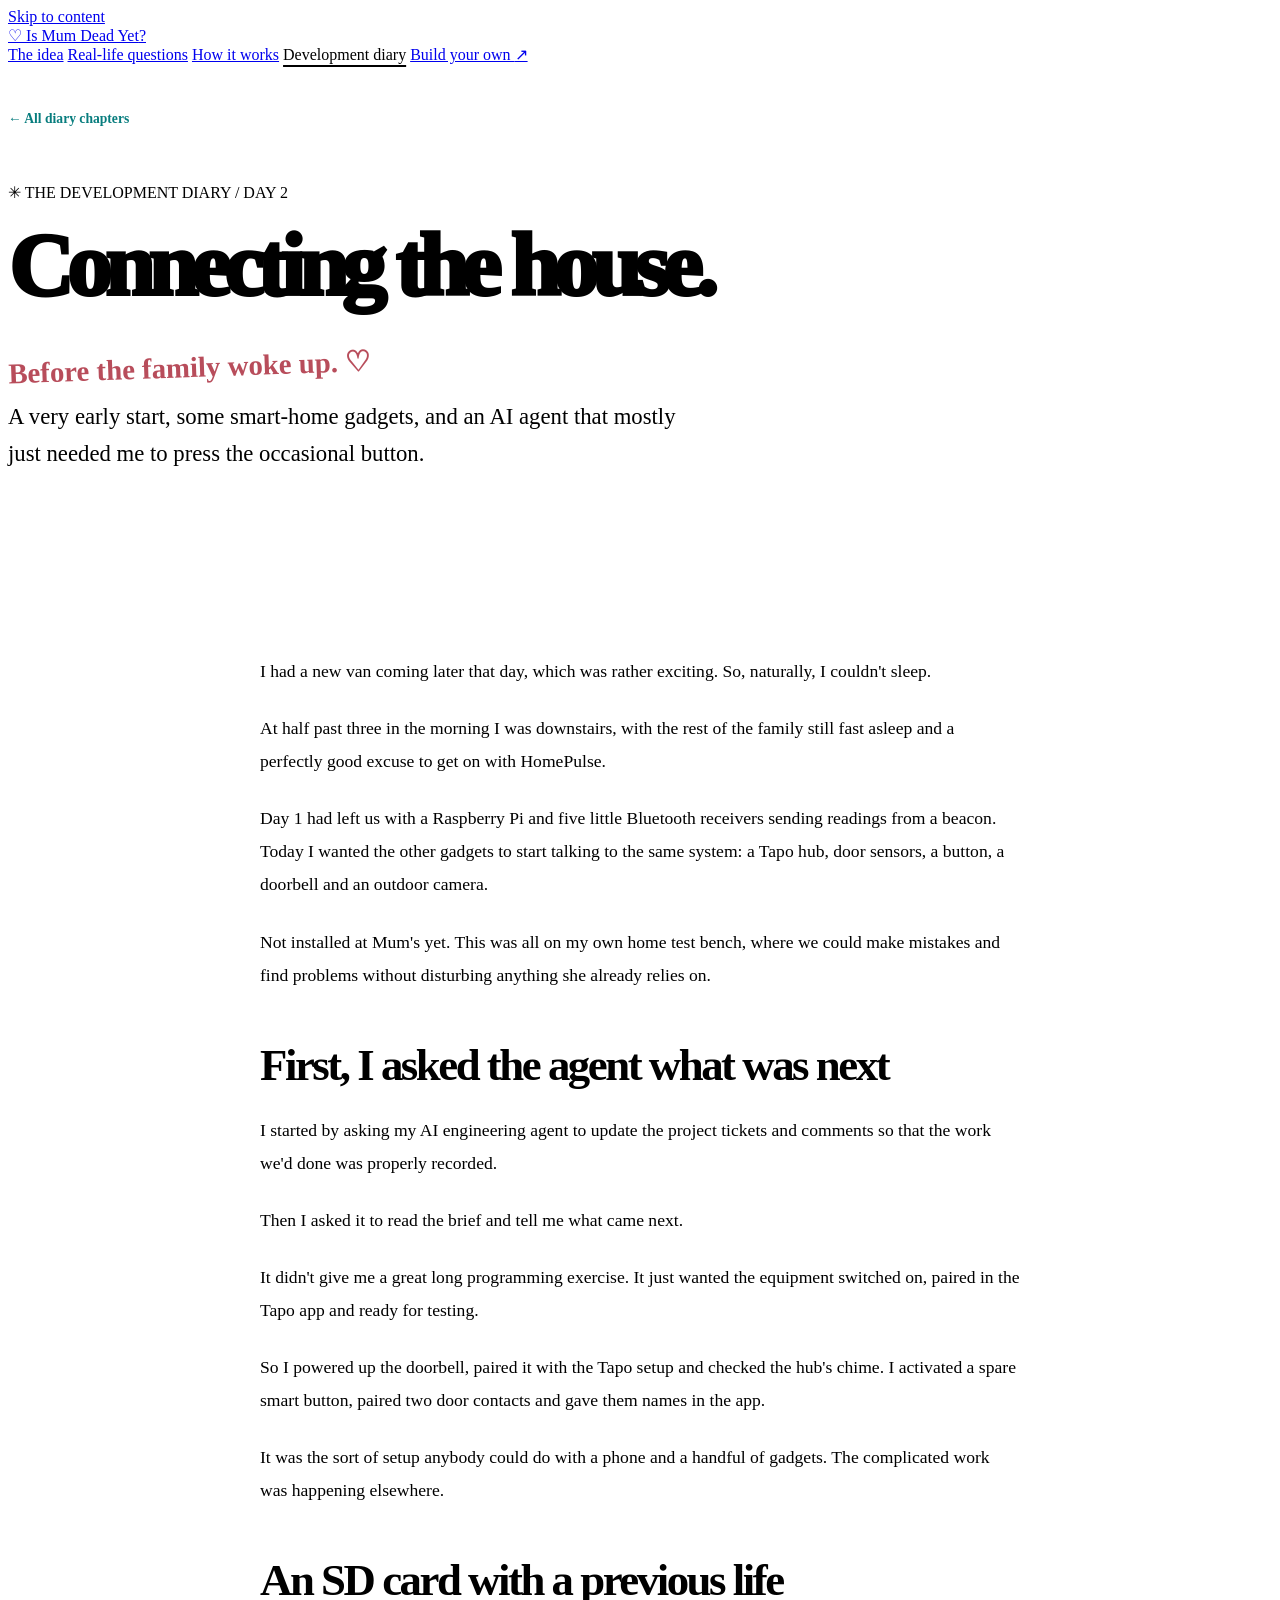
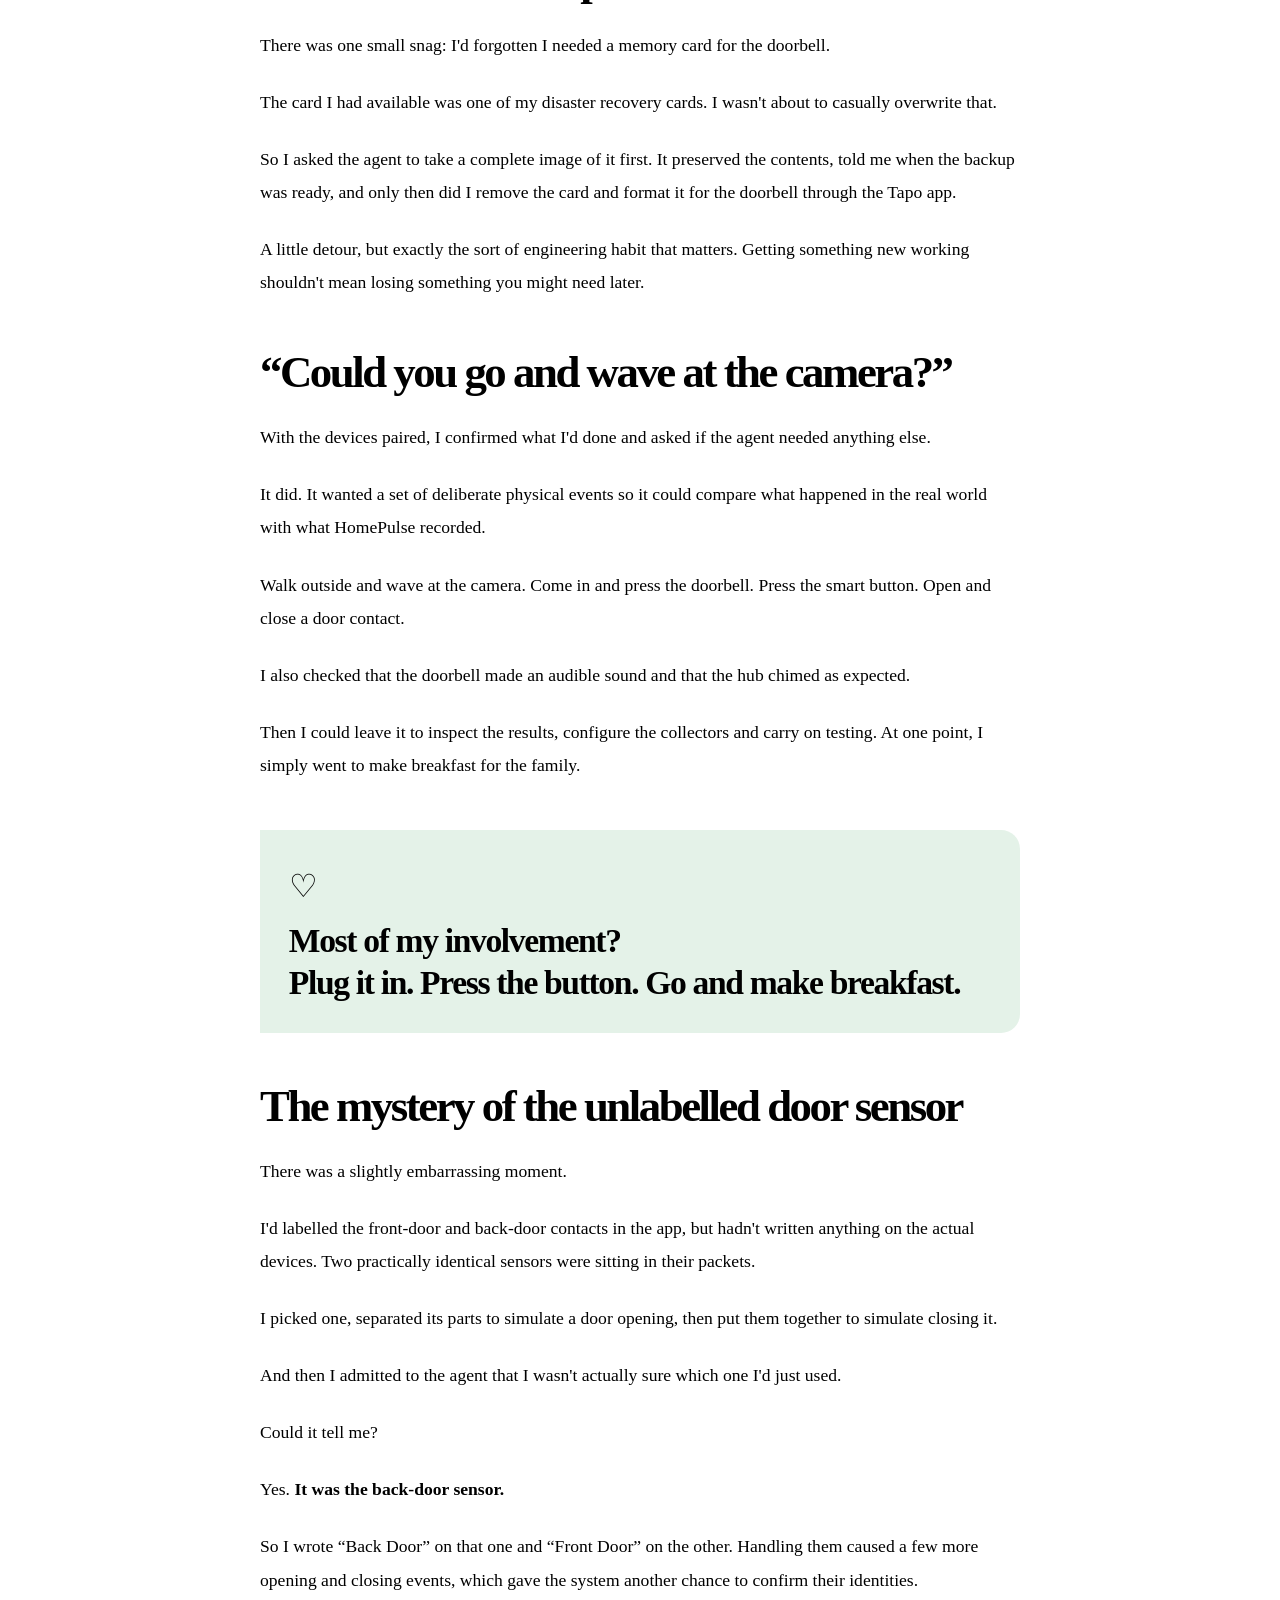
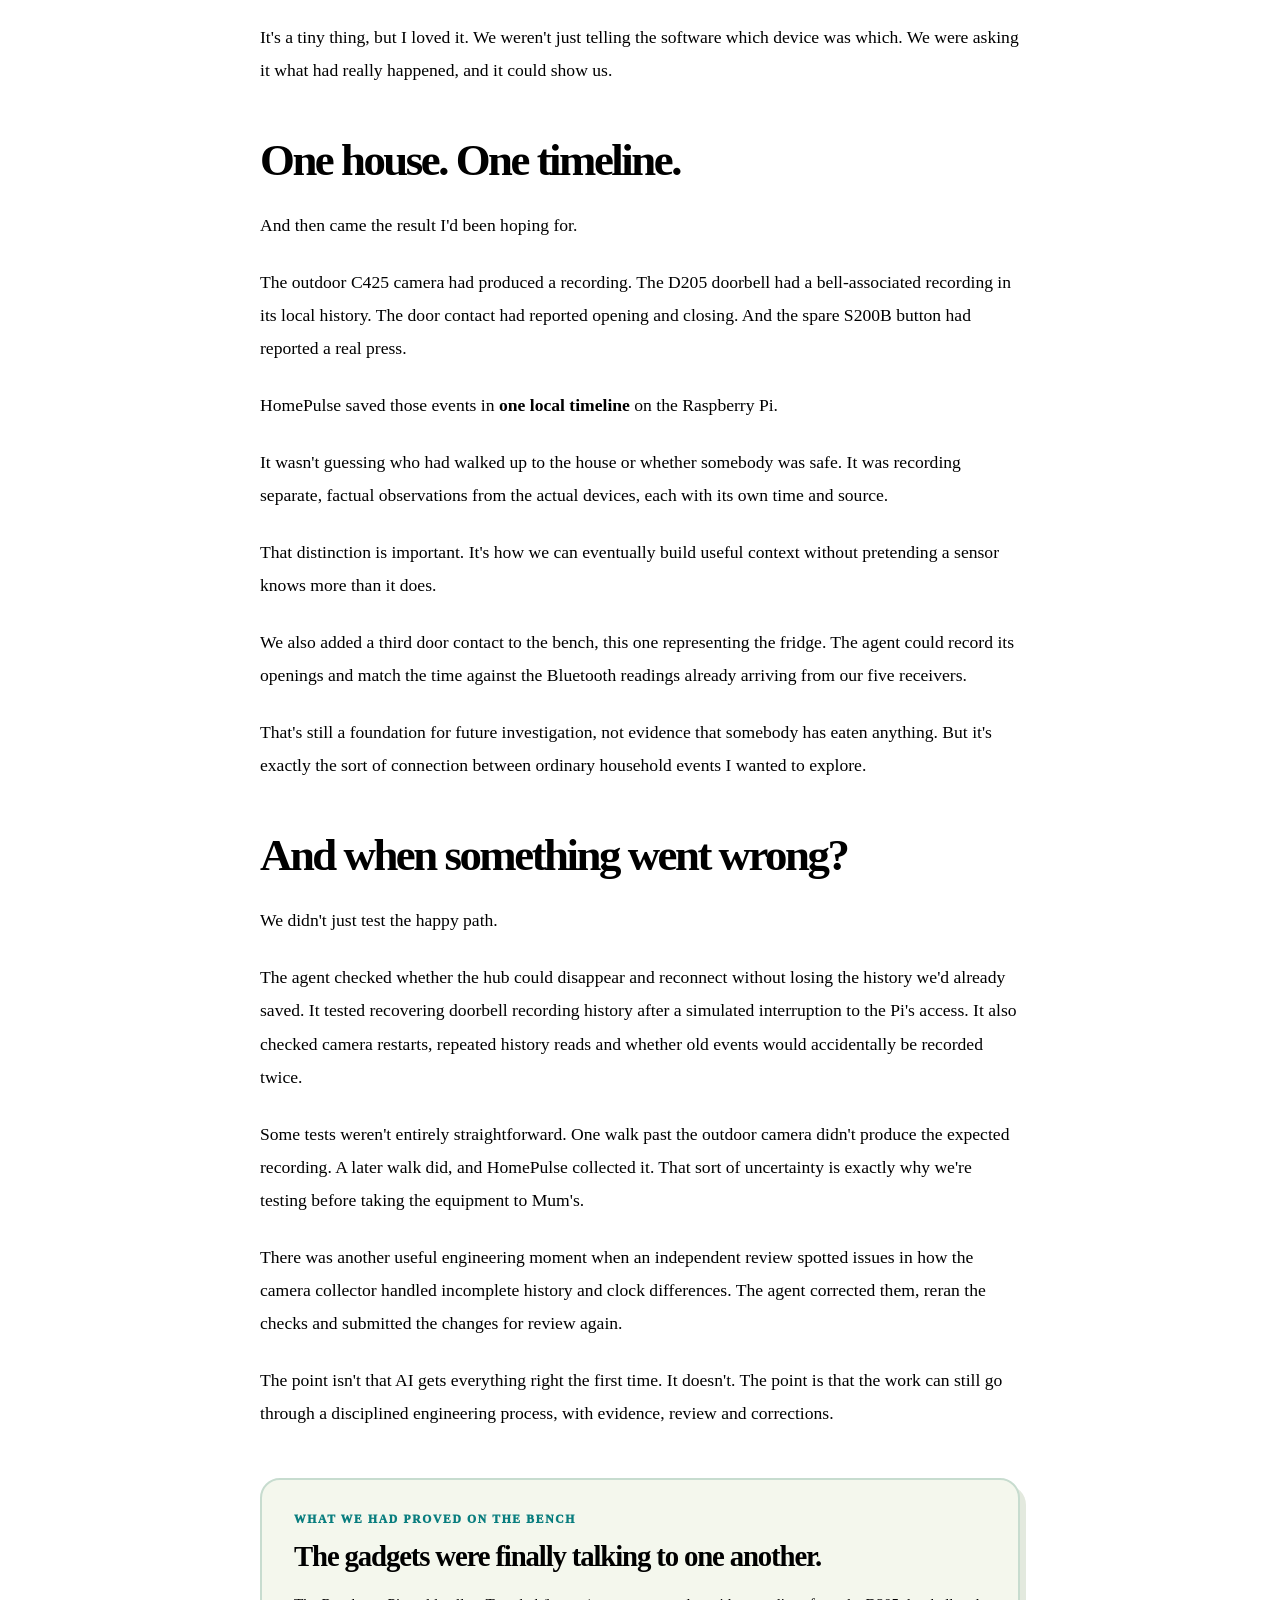
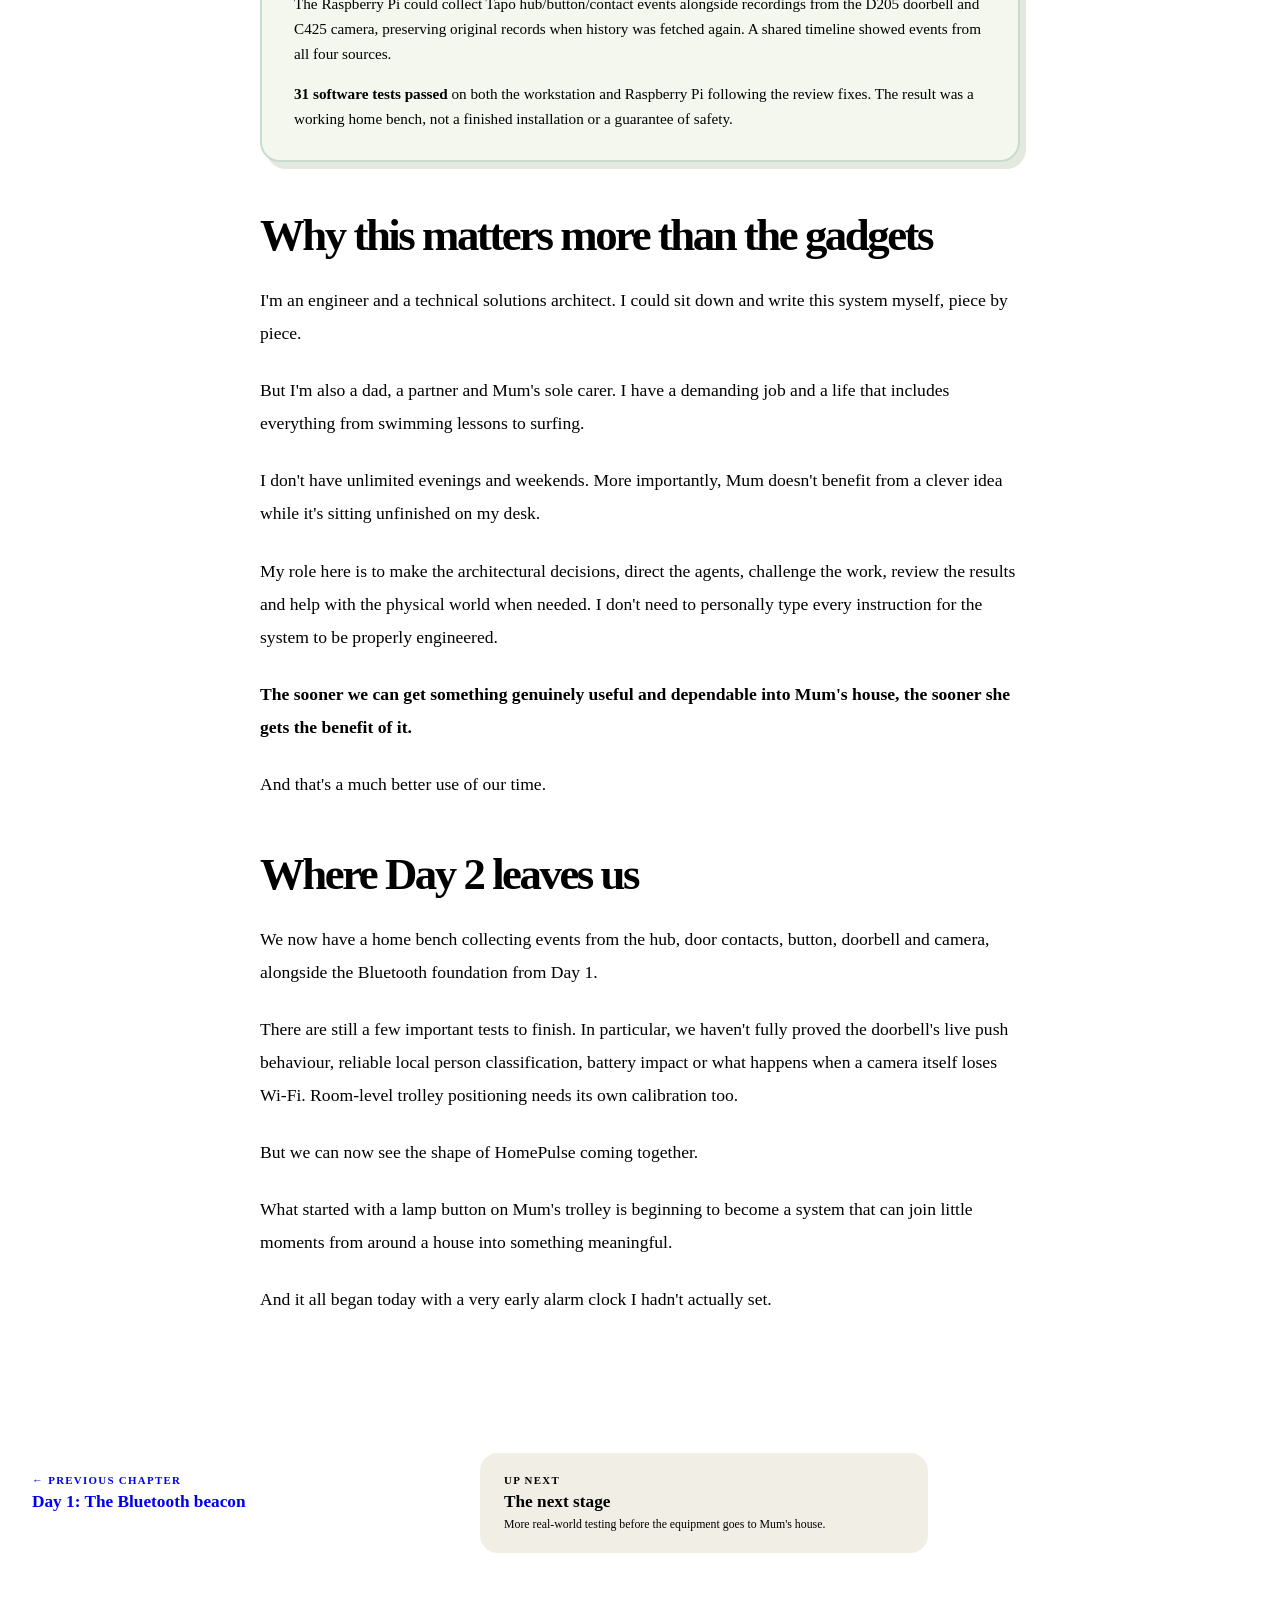
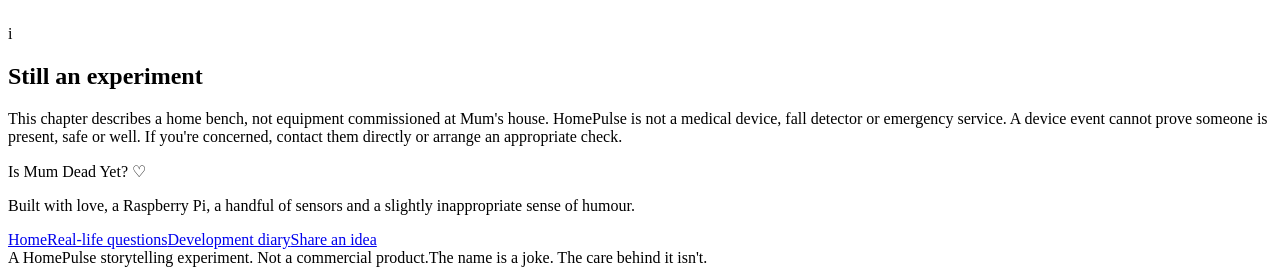
==== diary-day-2.html @ c23d85bd "Add Day 2 Connecting the House development diary chapter" ====
<!doctype html>
<html lang="en-GB">
<head>
  <meta charset="utf-8">
  <meta name="viewport" content="width=device-width, initial-scale=1">
  <meta name="theme-color" content="#fff9ed">
  <meta name="description" content="Day 2 of the HomePulse development diary: a 3:30am start, a few physical tests, and an AI agent connecting a smart hub, door sensors, button, doorbell and camera into one timeline.">
  <meta property="og:type" content="article">
  <meta property="og:title" content="Day 2: Connecting the House | Is Mum Dead Yet?">
  <meta property="og:description" content="A few gadgets, an early morning, and a home bench that finally started telling one story.">
  <link rel="icon" type="image/svg+xml" href="assets/favicon.svg">
  <link rel="stylesheet" href="styles.css">
  <link rel="stylesheet" href="questions.css">
  <link rel="stylesheet" href="diary.css">
  <title>Day 2: Connecting the House | Is Mum Dead Yet?</title>
</head>
<body>
  <a class="skip-link" href="#main">Skip to content</a>
  <header class="site-header"><div class="shell header-inner">
    <a class="wordmark" href="index.html" aria-label="Is Mum Dead Yet? home"><span class="pulse-mark" aria-hidden="true">♡</span> <span>Is Mum Dead Yet<span class="accent">?</span></span></a>
    <nav class="nav" aria-label="Main navigation">
      <a href="index.html#idea">The idea</a>
      <a href="questions.html">Real-life questions</a>
      <a href="index.html#how-it-works">How it works</a>
      <a href="diary.html" aria-current="page">Development diary</a>
      <a class="nav-pill" href="index.html#build">Build your own <span aria-hidden="true">↗</span></a>
    </nav>
  </div></header>
  <main id="main">
    <article>
      <header class="diary-article-hero"><div class="shell">
        <a class="diary-back" href="diary.html">← All diary chapters</a>
        <div class="eyebrow"><span class="sparkle" aria-hidden="true">✳</span> THE DEVELOPMENT DIARY / DAY 2</div>
        <h1>Connecting <span>the house.</span></h1>
        <p class="diary-handwritten handwritten">Before the family woke up. ♡</p>
        <p class="diary-article-lead">A very early start, some smart-home gadgets, and an AI agent that mostly just needed me to press the occasional button.</p>
      </div></header>

      <div class="diary-prose">
        <p>I had a new van coming later that day, which was rather exciting. So, naturally, I couldn't sleep.</p>
        <p>At half past three in the morning I was downstairs, with the rest of the family still fast asleep and a perfectly good excuse to get on with HomePulse.</p>
        <p>Day 1 had left us with a Raspberry Pi and five little Bluetooth receivers sending readings from a beacon. Today I wanted the other gadgets to start talking to the same system: a Tapo hub, door sensors, a button, a doorbell and an outdoor camera.</p>
        <p>Not installed at Mum's yet. This was all on my own home test bench, where we could make mistakes and find problems without disturbing anything she already relies on.</p>

        <h2>First, I asked the agent what was next</h2>
        <p>I started by asking my AI engineering agent to update the project tickets and comments so that the work we'd done was properly recorded.</p>
        <p>Then I asked it to read the brief and tell me what came next.</p>
        <p>It didn't give me a great long programming exercise. It just wanted the equipment switched on, paired in the Tapo app and ready for testing.</p>
        <p>So I powered up the doorbell, paired it with the Tapo setup and checked the hub's chime. I activated a spare smart button, paired two door contacts and gave them names in the app.</p>
        <p>It was the sort of setup anybody could do with a phone and a handful of gadgets. The complicated work was happening elsewhere.</p>

        <h2>An SD card with a previous life</h2>
        <p>There was one small snag: I'd forgotten I needed a memory card for the doorbell.</p>
        <p>The card I had available was one of my disaster recovery cards. I wasn't about to casually overwrite that.</p>
        <p>So I asked the agent to take a complete image of it first. It preserved the contents, told me when the backup was ready, and only then did I remove the card and format it for the doorbell through the Tapo app.</p>
        <p>A little detour, but exactly the sort of engineering habit that matters. Getting something new working shouldn't mean losing something you might need later.</p>

        <h2>“Could you go and wave at the camera?”</h2>
        <p>With the devices paired, I confirmed what I'd done and asked if the agent needed anything else.</p>
        <p>It did. It wanted a set of deliberate physical events so it could compare what happened in the real world with what HomePulse recorded.</p>
        <p>Walk outside and wave at the camera. Come in and press the doorbell. Press the smart button. Open and close a door contact.</p>
        <p>I also checked that the doorbell made an audible sound and that the hub chimed as expected.</p>
        <p>Then I could leave it to inspect the results, configure the collectors and carry on testing. At one point, I simply went to make breakfast for the family.</p>

        <aside class="diary-pullquote"><span aria-hidden="true">♡</span><p>Most of my involvement?<br><strong>Plug it in. Press the button. Go and make breakfast.</strong></p></aside>

        <h2>The mystery of the unlabelled door sensor</h2>
        <p>There was a slightly embarrassing moment.</p>
        <p>I'd labelled the front-door and back-door contacts in the app, but hadn't written anything on the actual devices. Two practically identical sensors were sitting in their packets.</p>
        <p>I picked one, separated its parts to simulate a door opening, then put them together to simulate closing it.</p>
        <p>And then I admitted to the agent that I wasn't actually sure which one I'd just used.</p>
        <p>Could it tell me?</p>
        <p>Yes. <strong>It was the back-door sensor.</strong></p>
        <p>So I wrote “Back Door” on that one and “Front Door” on the other. Handling them caused a few more opening and closing events, which gave the system another chance to confirm their identities.</p>
        <p>It's a tiny thing, but I loved it. We weren't just telling the software which device was which. We were asking it what had really happened, and it could show us.</p>

        <h2>One house. One timeline.</h2>
        <p>And then came the result I'd been hoping for.</p>
        <p>The outdoor C425 camera had produced a recording. The D205 doorbell had a bell-associated recording in its local history. The door contact had reported opening and closing. And the spare S200B button had reported a real press.</p>
        <p>HomePulse saved those events in <strong>one local timeline</strong> on the Raspberry Pi.</p>
        <p>It wasn't guessing who had walked up to the house or whether somebody was safe. It was recording separate, factual observations from the actual devices, each with its own time and source.</p>
        <p>That distinction is important. It's how we can eventually build useful context without pretending a sensor knows more than it does.</p>
        <p>We also added a third door contact to the bench, this one representing the fridge. The agent could record its openings and match the time against the Bluetooth readings already arriving from our five receivers.</p>
        <p>That's still a foundation for future investigation, not evidence that somebody has eaten anything. But it's exactly the sort of connection between ordinary household events I wanted to explore.</p>

        <h2>And when something went wrong?</h2>
        <p>We didn't just test the happy path.</p>
        <p>The agent checked whether the hub could disappear and reconnect without losing the history we'd already saved. It tested recovering doorbell recording history after a simulated interruption to the Pi's access. It also checked camera restarts, repeated history reads and whether old events would accidentally be recorded twice.</p>
        <p>Some tests weren't entirely straightforward. One walk past the outdoor camera didn't produce the expected recording. A later walk did, and HomePulse collected it. That sort of uncertainty is exactly why we're testing before taking the equipment to Mum's.</p>
        <p>There was another useful engineering moment when an independent review spotted issues in how the camera collector handled incomplete history and clock differences. The agent corrected them, reran the checks and submitted the changes for review again.</p>
        <p>The point isn't that AI gets everything right the first time. It doesn't. The point is that the work can still go through a disciplined engineering process, with evidence, review and corrections.</p>

        <aside class="diary-milestone" aria-label="Day 2 verified bench results">
          <span class="diary-chapter">WHAT WE HAD PROVED ON THE BENCH</span>
          <strong>The gadgets were finally talking to one another.</strong>
          <p>The Raspberry Pi could collect Tapo hub/button/contact events alongside recordings from the D205 doorbell and C425 camera, preserving original records when history was fetched again. A shared timeline showed events from all four sources.</p>
          <p><strong>31 software tests passed</strong> on both the workstation and Raspberry Pi following the review fixes. The result was a working home bench, not a finished installation or a guarantee of safety.</p>
        </aside>

        <h2>Why this matters more than the gadgets</h2>
        <p>I'm an engineer and a technical solutions architect. I could sit down and write this system myself, piece by piece.</p>
        <p>But I'm also a dad, a partner and Mum's sole carer. I have a demanding job and a life that includes everything from swimming lessons to surfing.</p>
        <p>I don't have unlimited evenings and weekends. More importantly, Mum doesn't benefit from a clever idea while it's sitting unfinished on my desk.</p>
        <p>My role here is to make the architectural decisions, direct the agents, challenge the work, review the results and help with the physical world when needed. I don't need to personally type every instruction for the system to be properly engineered.</p>
        <p><strong>The sooner we can get something genuinely useful and dependable into Mum's house, the sooner she gets the benefit of it.</strong></p>
        <p>And that's a much better use of our time.</p>

        <h2>Where Day 2 leaves us</h2>
        <p>We now have a home bench collecting events from the hub, door contacts, button, doorbell and camera, alongside the Bluetooth foundation from Day 1.</p>
        <p>There are still a few important tests to finish. In particular, we haven't fully proved the doorbell's live push behaviour, reliable local person classification, battery impact or what happens when a camera itself loses Wi-Fi. Room-level trolley positioning needs its own calibration too.</p>
        <p>But we can now see the shape of HomePulse coming together.</p>
        <p>What started with a lamp button on Mum's trolley is beginning to become a system that can join little moments from around a house into something meaningful.</p>
        <p>And it all began today with a very early alarm clock I hadn't actually set.</p>
      </div>

      <nav class="diary-chapter-nav shell" aria-label="Diary chapter navigation">
        <a class="diary-chapter-link" href="diary-day-1.html"><span>← PREVIOUS CHAPTER</span><strong>Day 1: The Bluetooth beacon</strong></a>
        <div class="diary-chapter-soon"><span>UP NEXT</span><strong>The next stage</strong><small>More real-world testing before the equipment goes to Mum's house.</small></div>
      </nav>
    </article>
    <section class="section disclaimer-section"><div class="shell disclaimer"><div class="disclaimer-icon" aria-hidden="true">i</div><div><h2>Still an experiment</h2><p>This chapter describes a home bench, not equipment commissioned at Mum's house. HomePulse is not a medical device, fall detector or emergency service. A device event cannot prove someone is present, safe or well. If you're concerned, contact them directly or arrange an appropriate check.</p></div></div></section>
  </main>
  <footer class="footer"><div class="shell footer-grid">
    <div><div class="footer-title">Is Mum Dead Yet<span>?</span> <span aria-hidden="true">♡</span></div><p>Built with love, a Raspberry Pi, a handful of sensors and a slightly inappropriate sense of humour.</p></div>
    <div class="footer-links"><a href="index.html">Home</a><a href="questions.html">Real-life questions</a><a href="diary.html">Development diary</a><a href="https://github.com/is-mum-dead-yet/is-mum-dead-yet.github.io/issues">Share an idea</a></div>
  </div><div class="shell footer-bottom"><span>A HomePulse storytelling experiment. Not a commercial product.</span><span>The name is a joke. The care behind it isn't.</span></div></footer>
</body>
</html>
---- diary.css ----
/* Development diary: companion styling in the existing HomePulse palette. */
.nav [aria-current="page"]{color:var(--teal);text-decoration:underline;text-decoration-thickness:2px;text-underline-offset:5px}
.diary-hero{background:radial-gradient(circle at 82% 30%,#fce0d8 0,transparent 42%),var(--cream);padding:95px 0 100px}
.diary-hero-grid{display:grid;grid-template-columns:minmax(0,1.4fr) minmax(240px,.6fr);gap:clamp(2rem,5vw,5rem);align-items:center}
.diary-hero h1,.diary-article-hero h1{font-size:clamp(3.3rem,7vw,6.6rem);line-height:1;letter-spacing:-.075em;margin:1.2rem 0 1.4rem;font-weight:1000}
.diary-hero h1 span,.diary-article-hero h1 span{color:var(--red)}
.diary-handwritten{color:#b84d5b;font-weight:800;font-size:clamp(1.18rem,2.5vw,1.8rem);transform:rotate(-2deg);margin-bottom:1.6rem}
.diary-hero p:not(.diary-handwritten){max-width:790px}
.diary-lead{font-size:1.17rem;line-height:1.7}
.diary-hero-note{padding:2.8rem 2.1rem;border-radius:34px;background:#e5f3e7;border:3px solid var(--navy);box-shadow:11px 13px 0 #c8ddcb;transform:rotate(3deg);text-align:center}
.diary-hero-note>span{display:block;color:var(--red);font-size:4rem;line-height:1}
.diary-hero-note strong{display:block;font-size:clamp(1.5rem,2.4vw,2.15rem);letter-spacing:-.045em;line-height:1.15;margin:1rem 0}
.diary-hero-note small{font-size:.83rem;color:var(--muted)}
.diary-index{background:var(--paper)}
.diary-index-grid{display:grid;grid-template-columns:minmax(250px,.8fr) minmax(0,1.2fr);gap:clamp(2rem,6vw,6rem)}
.diary-index-grid h2{font-size:clamp(2.5rem,4vw,4.1rem)}
.diary-index-grid h2 em,.diary-closing h2 em{color:var(--teal)}
.diary-index-grid>div:first-child p{color:var(--muted)}
.diary-timeline ol{list-style:none;padding:0;margin:0 0 1rem;border-left:3px dashed #b6dcd3}
.diary-entry{position:relative;margin:0 0 1.4rem 1.5rem}
.diary-entry:before{content:"";position:absolute;left:-2.23rem;top:1.8rem;border:5px solid var(--paper);background:var(--red);height:15px;width:15px;border-radius:50%}
.diary-entry>a,.diary-entry>div{display:block;text-decoration:none;padding:1.9rem 2rem;border:2px solid #e8e5dc;border-radius:22px;background:white;box-shadow:6px 7px 0 #daeae2}
.diary-entry>a:hover,.diary-entry>a:focus-visible{border-color:var(--teal);box-shadow:7px 8px 0 #bee4dc}
.diary-chapter{display:block;color:#087d7e;font-size:.73rem;letter-spacing:.14em;font-weight:950}
.diary-entry h3{font-size:1.7rem;letter-spacing:-.045em;margin:.5rem 0;line-height:1.2}
.diary-entry h3 span{font-size:1.15rem;color:var(--red)}
.diary-entry p{font-size:.91rem;color:var(--muted);margin:0}
.diary-read{display:inline-block;margin-top:1.3rem;font-weight:850;color:#087d7e;font-size:.83rem}
.diary-upcoming{opacity:.77}
.diary-upcoming:before{background:#a8bac2}
.diary-coming{font-size:.62rem;letter-spacing:.09em;margin-left:.55rem;color:var(--muted);background:#edf0ec;border-radius:50px;padding:.24rem .45rem}
.diary-footnote{font-size:.78rem;color:var(--muted)}
.diary-closing{background:#e5f1ea;text-align:center}
.diary-closing-inner{max-width:790px}
.diary-closing h2{font-size:clamp(2.25rem,4.5vw,4rem)}
.diary-closing p{margin-bottom:2rem}
.diary-article-hero{background:radial-gradient(circle at 80% 45%,#fbe2d7 0,transparent 48%),var(--cream);padding:45px 0 78px}
.diary-article-hero>.shell{max-width:940px}
.diary-back{display:inline-block;color:#087d7e;font-size:.85rem;font-weight:850;margin:0 0 3.5rem;text-decoration:none}
.diary-back:hover{text-decoration:underline}
.diary-article-hero h1{max-width:850px;margin-bottom:1.45rem}
.diary-article-lead{font-size:clamp(1.15rem,2vw,1.42rem);line-height:1.6;max-width:690px}
.diary-prose{max-width:760px;margin:0 auto;padding:65px 25px 25px;font-size:1.1rem;line-height:1.88}
.diary-prose p{margin-bottom:1.5rem}
.diary-prose h2{font-size:clamp(1.9rem,3.5vw,3rem);letter-spacing:-.055em;line-height:1.15;margin:3rem 0 1.4rem}
.diary-pullquote{background:#e4f2e8;border-left:6px solid var(--teal);padding:1.65rem 1.8rem;margin:3rem 0;border-radius:0 19px 19px 0}
.diary-pullquote>span{font-size:2rem;color:var(--red)}
.diary-pullquote p{font-size:clamp(1.4rem,3vw,2.1rem);font-weight:800;line-height:1.25;letter-spacing:-.04em;margin:.2rem 0}
.diary-chapter-nav{display:flex;justify-content:space-between;gap:1.5rem;max-width:920px;padding:2.5rem 0 4.5rem;margin-top:3rem;border-top:1px solid var(--line)}
.diary-chapter-link,.diary-chapter-soon{flex:1;display:flex;flex-direction:column;gap:.35rem;border-radius:18px;padding:1.3rem 1.5rem}
.diary-chapter-link{border:2px solid var(--teal);text-decoration:none}
.diary-chapter-link:hover,.diary-chapter-link:focus-visible{background:#e4f3e8}
.diary-chapter-soon{background:#f1eee6;color:var(--muted)}
.diary-chapter-link span,.diary-chapter-soon span{font-size:.68rem;font-weight:900;letter-spacing:.12em}
.diary-chapter-link strong,.diary-chapter-soon strong{font-size:1.08rem}
.diary-chapter-soon small{font-size:.74rem}
@media(max-width:900px){.diary-hero-grid,.diary-index-grid{grid-template-columns:1fr}.diary-hero-note{max-width:400px;transform:rotate(1deg)}}
@media(max-width:640px){.diary-hero{padding:60px 0 72px}.diary-hero h1,.diary-article-hero h1{font-size:clamp(3rem,11vw,4.7rem)}.diary-hero-note{padding:2rem}.diary-entry>a,.diary-entry>div{padding:1.45rem}.diary-entry h3{font-size:1.4rem}.diary-article-hero{padding:28px 0 58px}.diary-back{margin-bottom:2.3rem}.diary-prose{font-size:1rem;padding-top:40px}.diary-chapter-nav{flex-direction:column;padding-bottom:3.2rem}}

/* Diary milestone: an evidence-led result without overstating deployment. */
.diary-milestone{margin:3rem 0;padding:1.8rem 2rem;background:#f4f7ed;border:2px solid #c7dccf;border-radius:20px;box-shadow:6px 7px 0 #e3e9de}
.diary-milestone>strong{display:block;font-size:clamp(1.25rem,2.6vw,1.8rem);letter-spacing:-.04em;line-height:1.25;margin:.5rem 0 1rem}
.diary-milestone p{font-size:.95rem;line-height:1.65;margin-bottom:.75rem}
.diary-milestone p:last-child{margin-bottom:0}
@media(max-width:640px){.diary-milestone{padding:1.3rem 1.15rem}}
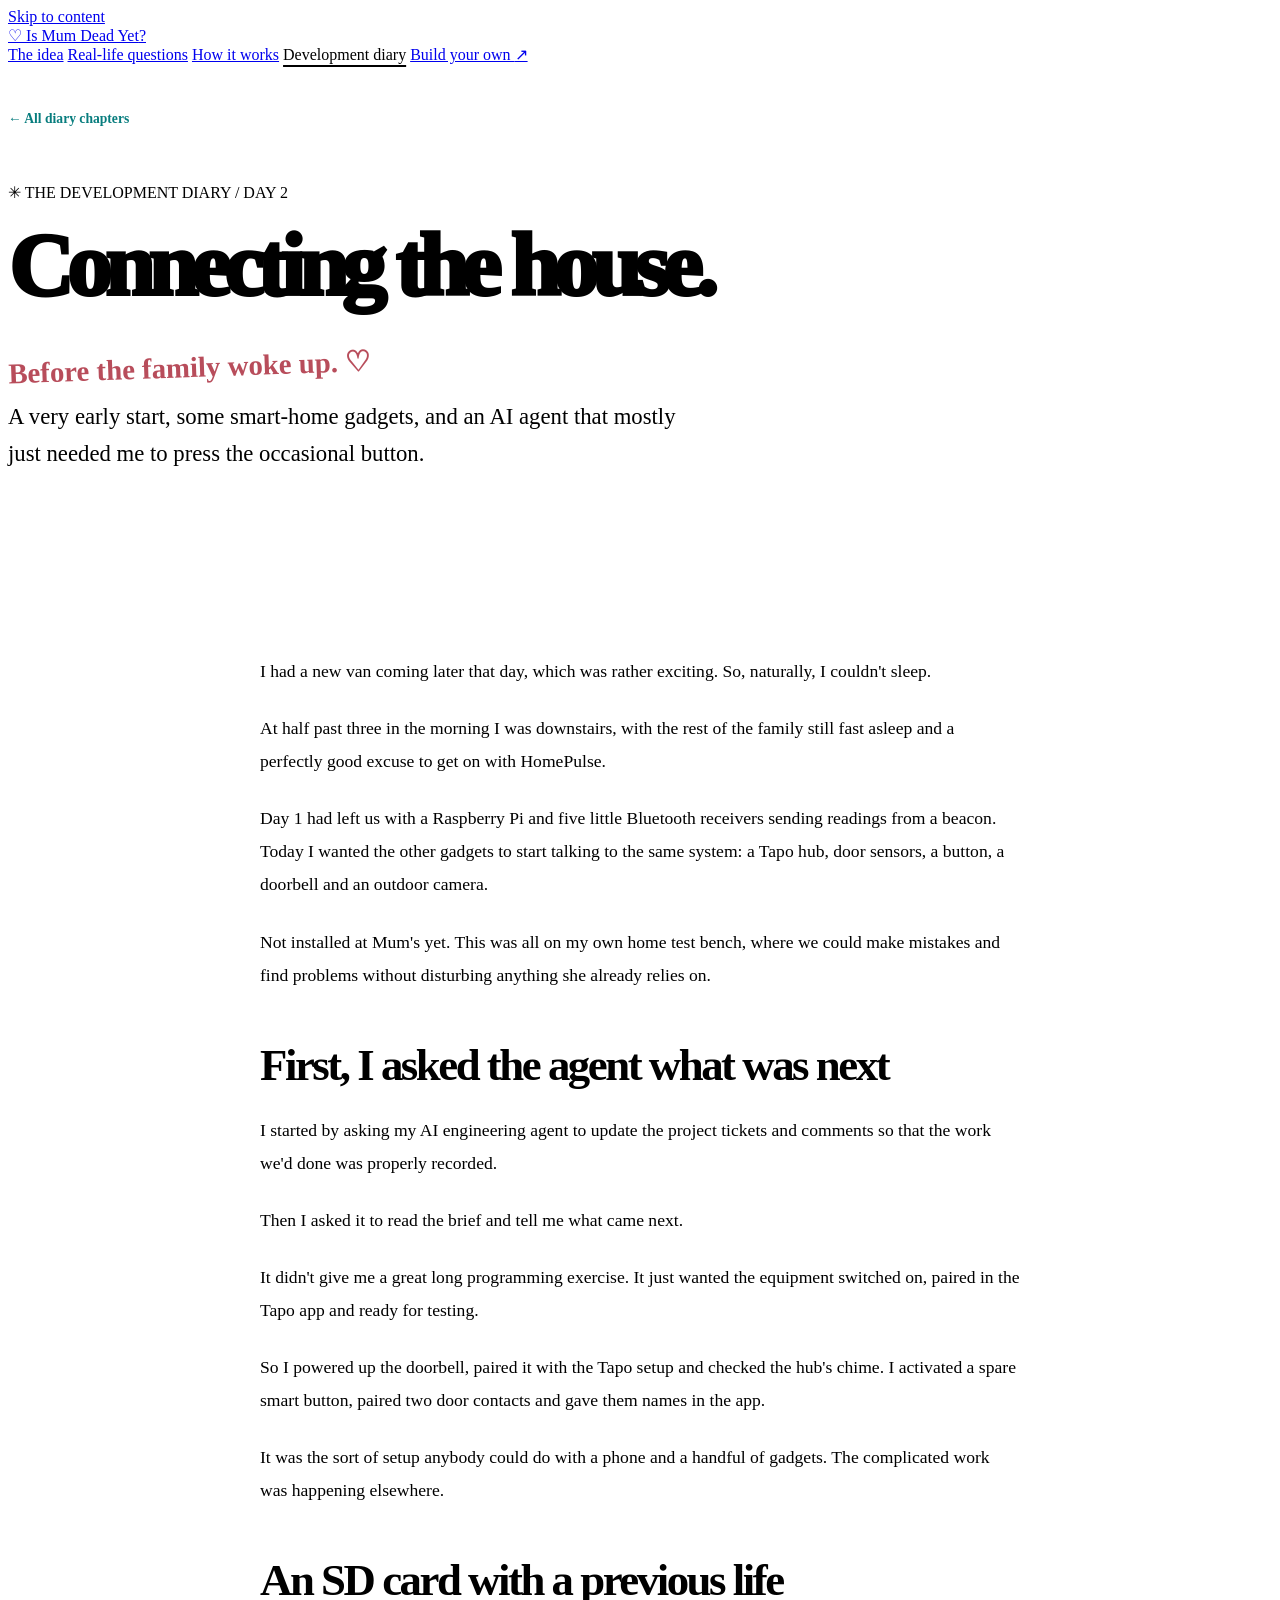
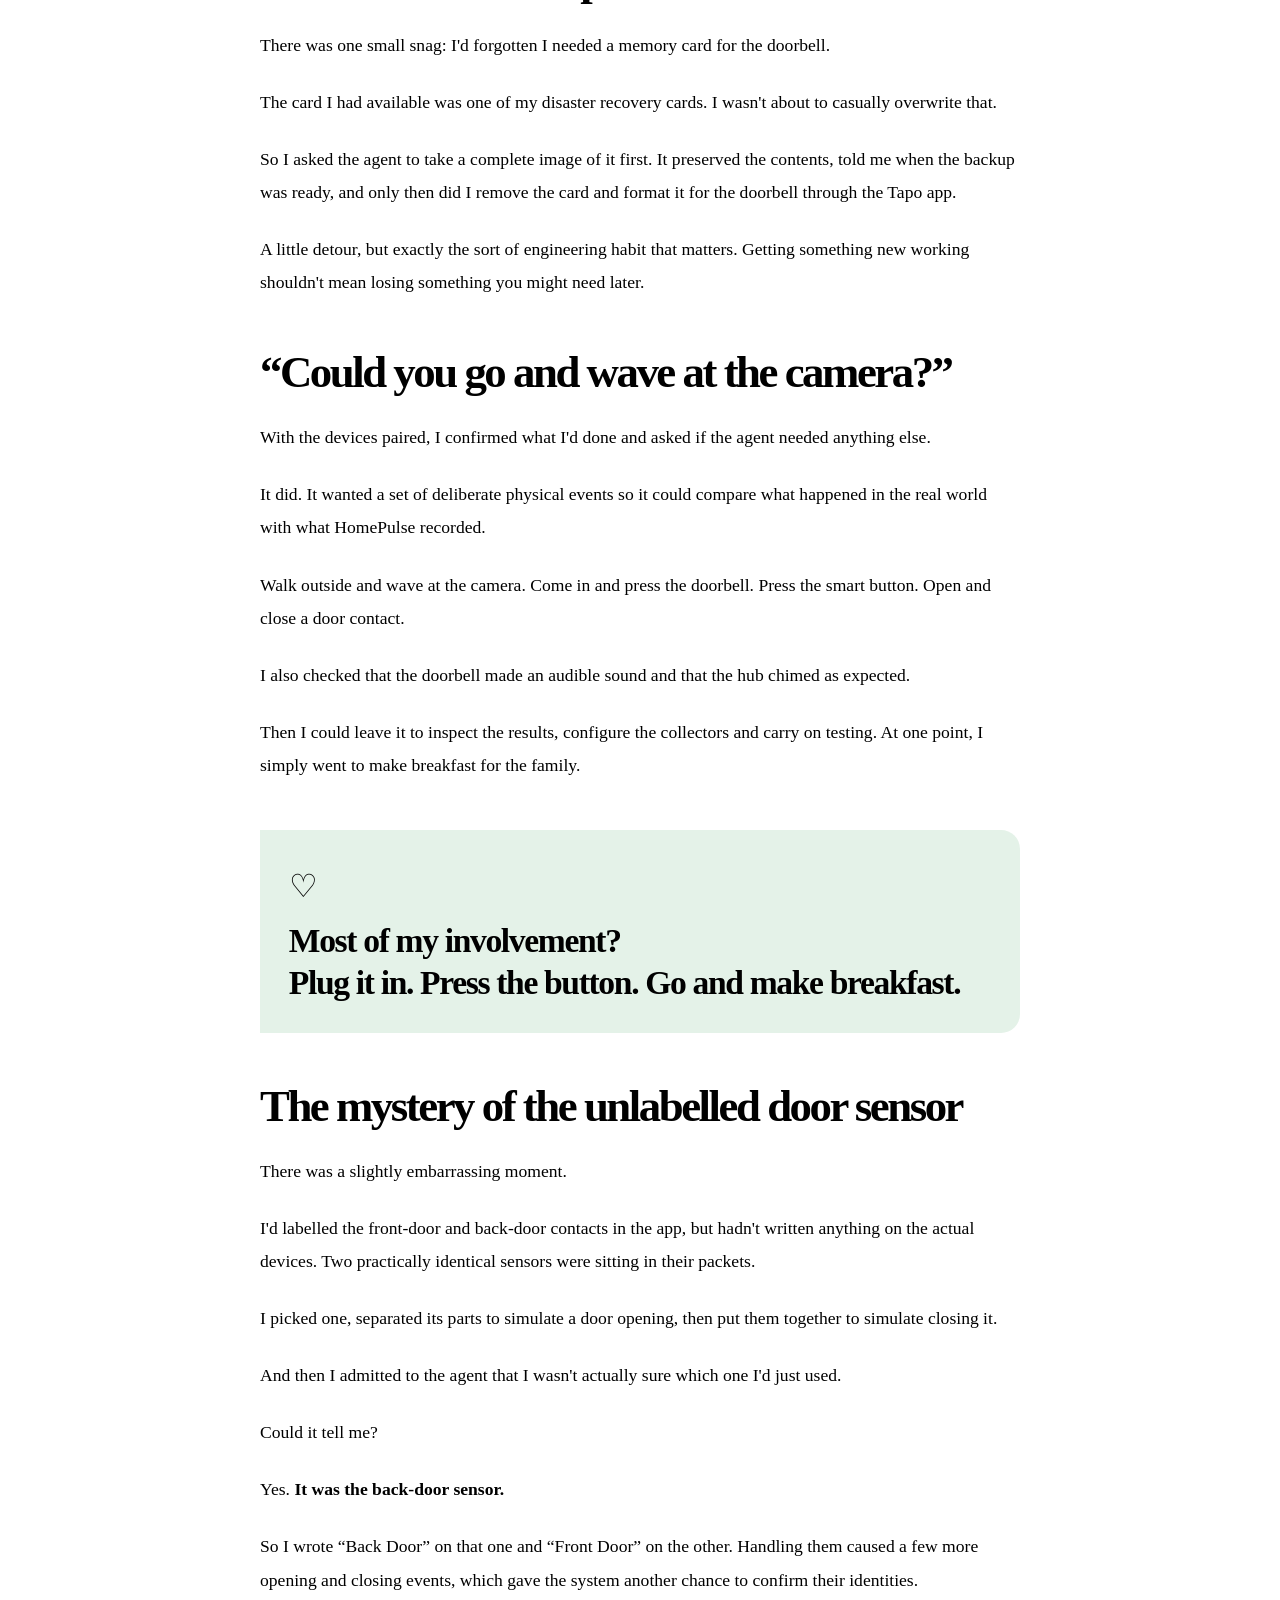
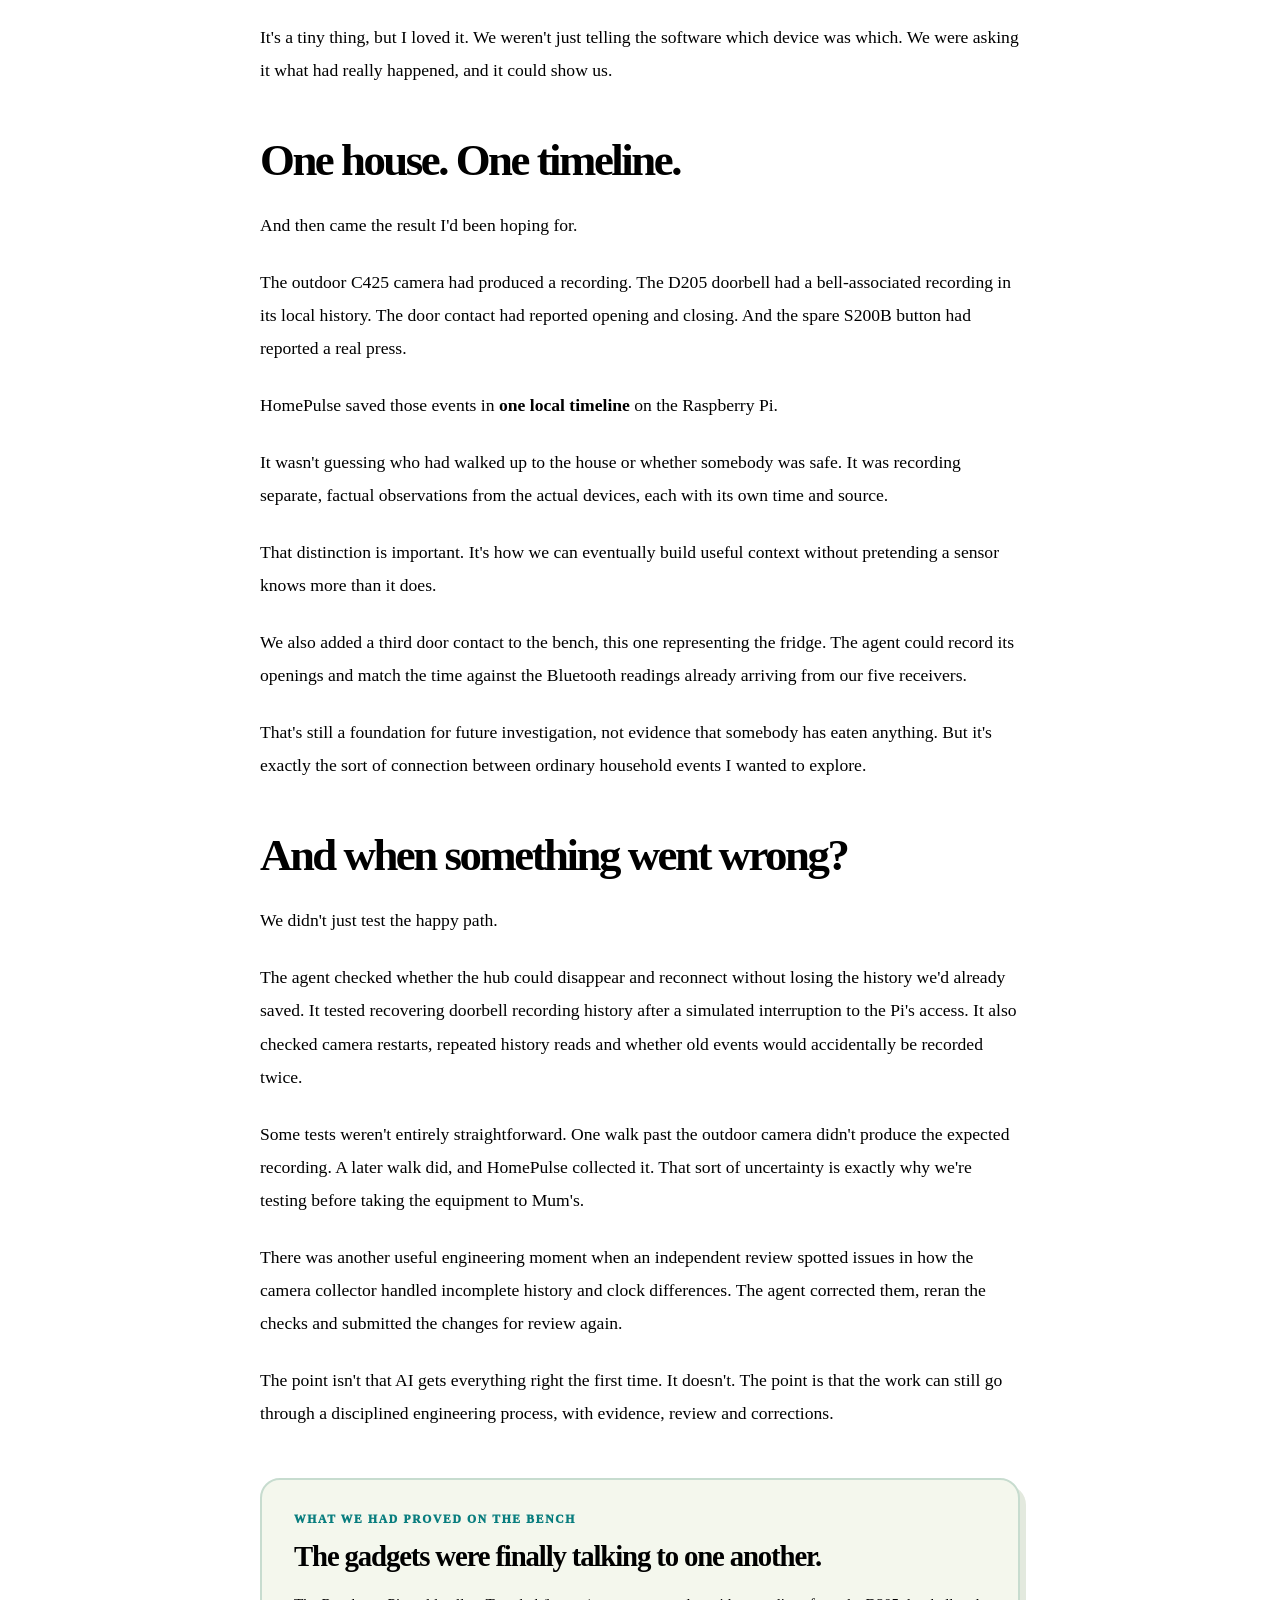
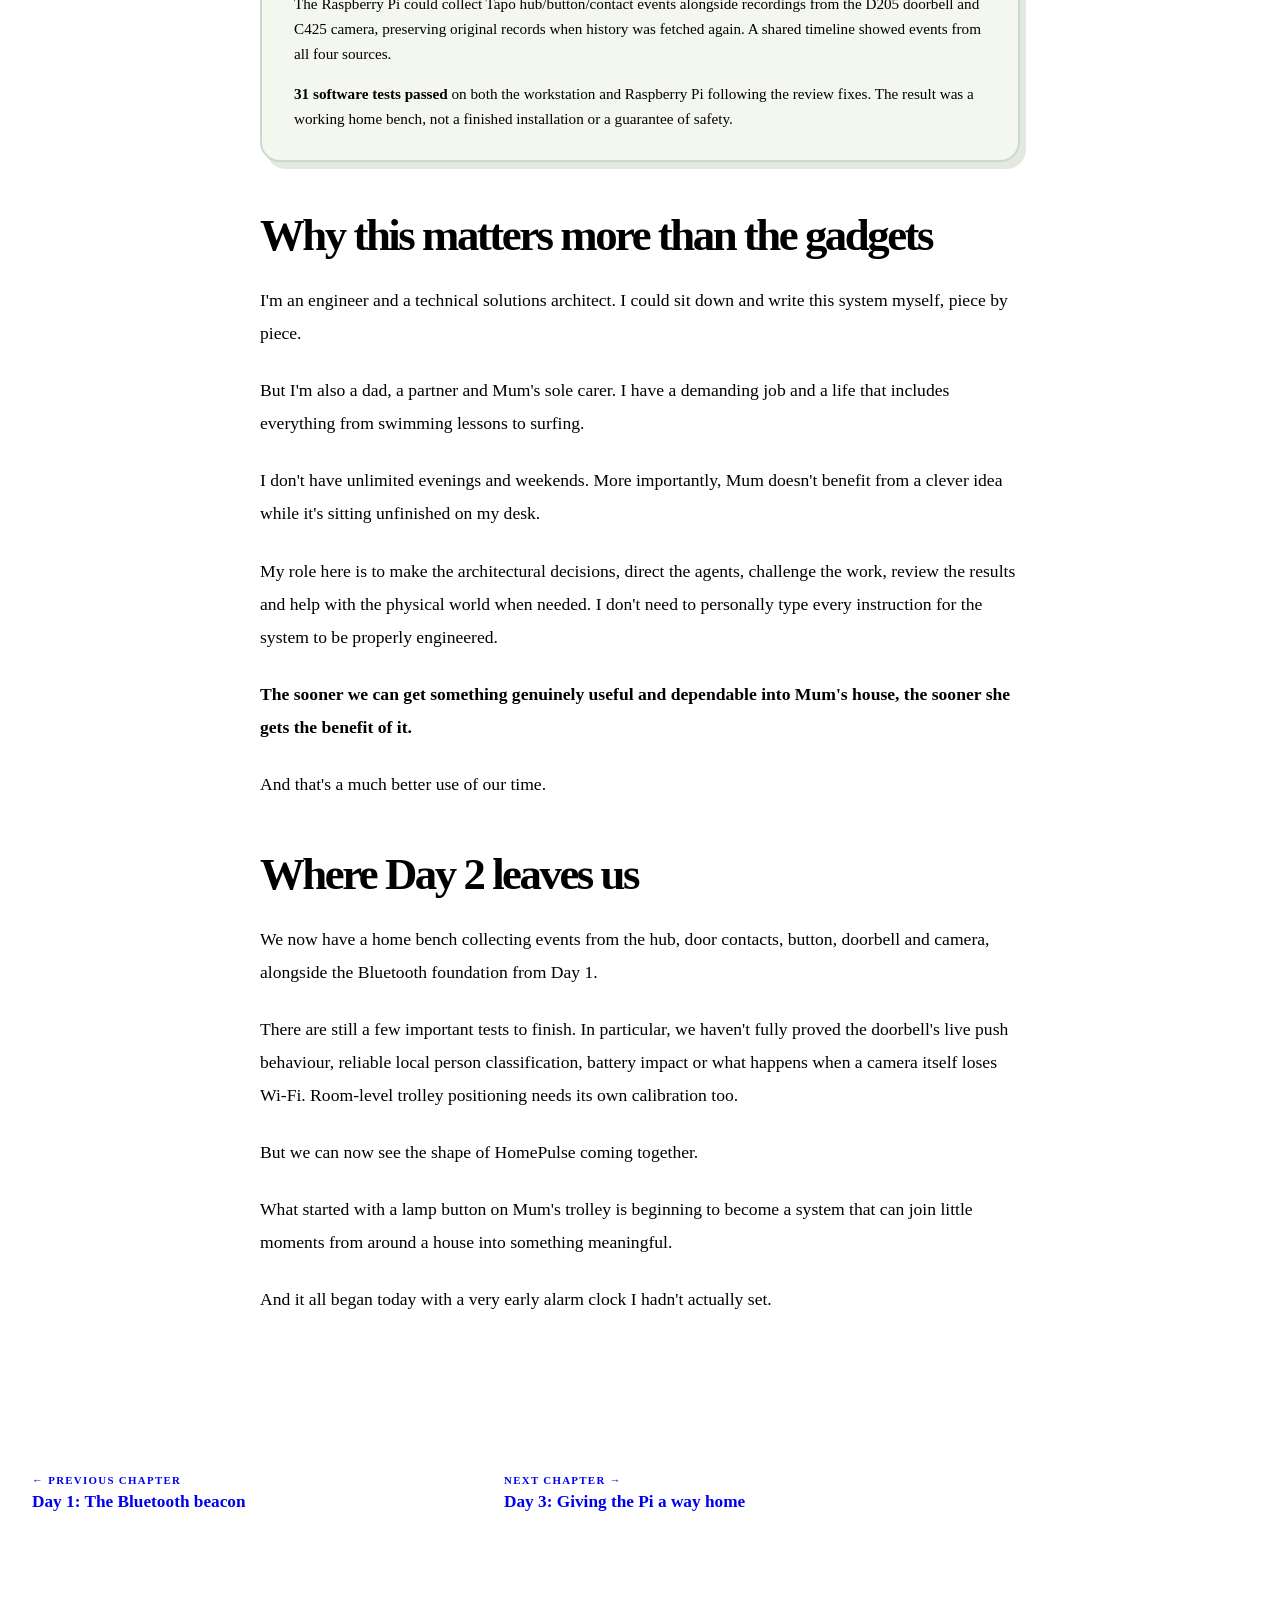
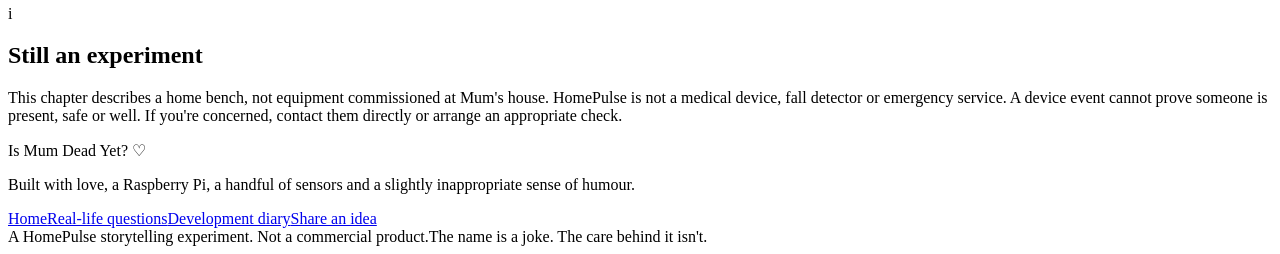
==== commit 87f2ec4a: "Link Day 3 diary chapter from diary-day-2.html" ====
--- a/diary-day-2.html
+++ b/diary-day-2.html
@@ -115,7 +115,7 @@
 
       <nav class="diary-chapter-nav shell" aria-label="Diary chapter navigation">
         <a class="diary-chapter-link" href="diary-day-1.html"><span>← PREVIOUS CHAPTER</span><strong>Day 1: The Bluetooth beacon</strong></a>
-        <div class="diary-chapter-soon"><span>UP NEXT</span><strong>The next stage</strong><small>More real-world testing before the equipment goes to Mum's house.</small></div>
+        <a class="diary-chapter-link" href="diary-day-3.html"><span>NEXT CHAPTER →</span><strong>Day 3: Giving the Pi a way home</strong></a>
       </nav>
     </article>
     <section class="section disclaimer-section"><div class="shell disclaimer"><div class="disclaimer-icon" aria-hidden="true">i</div><div><h2>Still an experiment</h2><p>This chapter describes a home bench, not equipment commissioned at Mum's house. HomePulse is not a medical device, fall detector or emergency service. A device event cannot prove someone is present, safe or well. If you're concerned, contact them directly or arrange an appropriate check.</p></div></div></section>
